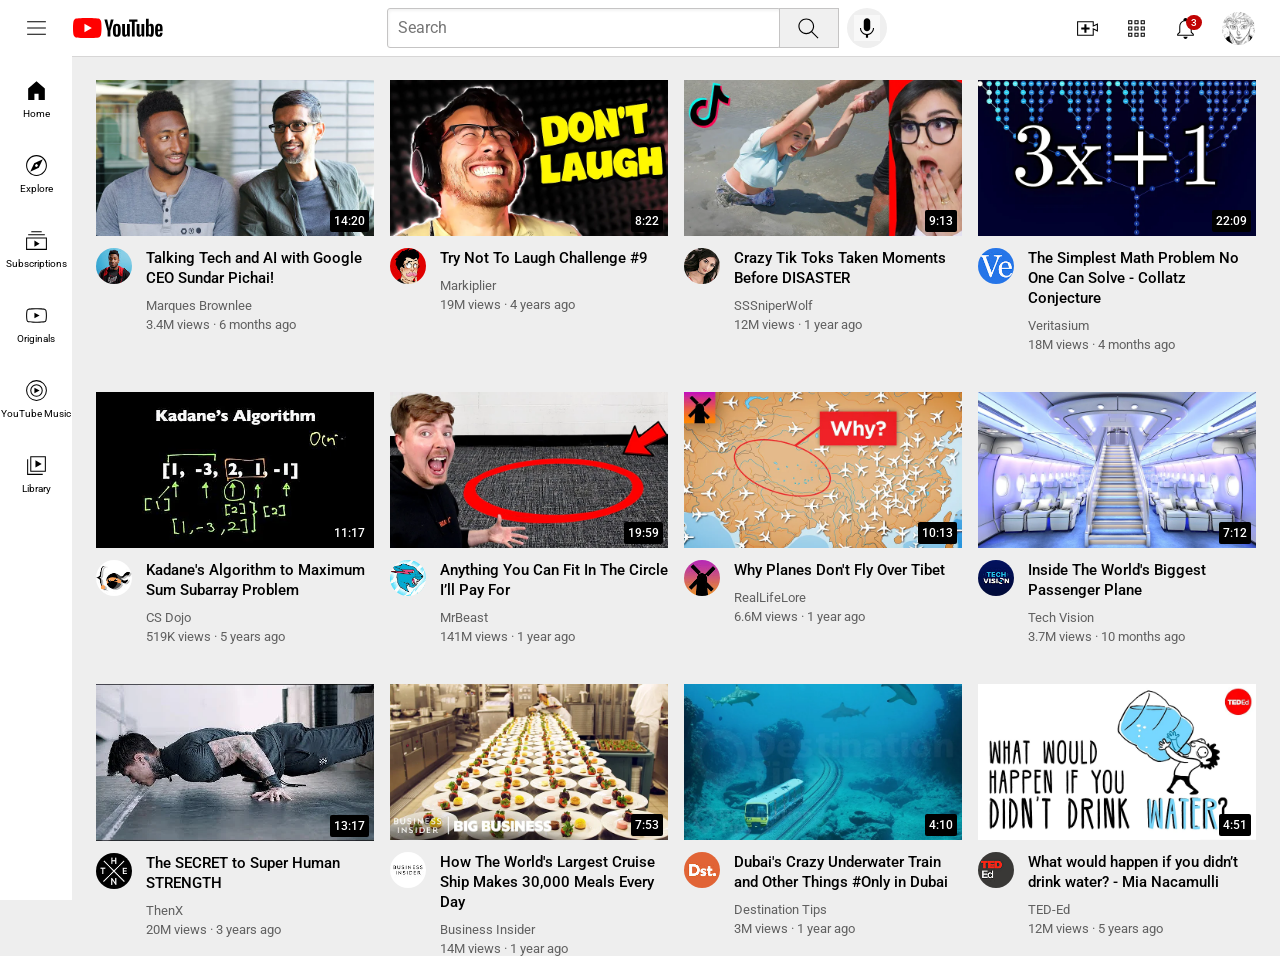
==== YOUTUBE.html @ 95f73cac "YTproject first commit in git" ====
<!DOCTYPE html>
<html>
    <head>
        <title>Youtube.com Clone</title>

        <link rel="preconnect" href="https://fonts.googleapis.com">
        <link rel="preconnect" href="https://fonts.gstatic.com" crossorigin>
        <link href="https://fonts.googleapis.com/css2?family=Roboto:ital,wght@0,100;
        0,300;0,400;0,500;0,700;0,900;1,100;1,300;1,400;1,500;1,700;
        1,900&display=swap" rel="stylesheet">

        <link rel="stylesheet" href="STYLE/general.css">
        <link rel="stylesheet" href="STYLE/header.css">
        <link rel="stylesheet" href="STYLE/video.css">
        <link rel="stylesheet" href="STYLE/Sidebar.css">
    </head>
    <body style="margin: 0px;">
        <header class="header">
            <div class="left-section">
                <img class="menu" src="HEADER/hamburger-menu.svg">
                <img class="logo" src="HEADER/youtube-logo.svg">
            </div>
            <div class="middle-section">
                <input class="sear" type="text" placeholder="Search">
                <button class="search-button" >
                    <img class="search-icon" src="HEADER/search.svg">
                    <div class="button-information">Search</div>
                </button>
                <button class="mic"> 
                    <img class="mic-icon" src="HEADER/voice-search-icon.svg">
                    <div class="button-information">Voice Search</div>
                </button>
            </div>
            <div class="right-section">
                    <div class="upload-img">
                        <img class="upload-icon" src="HEADER/upload.svg">
                        <div class="button-information">Create</div>
                    </div>

                    <div class="yt-apps">
                        <img class="app-icon" src="HEADER/youtube-apps.svg">
                        <div class="button-information">YouTube Apps</div>
                    </div>

                    <div class="no-notif">
                        <img class="notifi-icon" src="HEADER/notifications.svg">
                        <div class="number-if">
                            3
                        </div>
                        <div class="button-information">Notifications</div>
                    </div>

                    <div class="profile-pic">
                        <img class="profile-icon" src="HEADER/myprofile.jpg">
                        <div class="button-information">My Profile</div>
                    </div>
                    
            </div>
        </header>

        <nav class="sidebar">

            <div class="sidebar-items">
                <img src="HEADER/home.svg">
                <div>Home</div>              
            </div>
            
            <div class="sidebar-items">
                <img src="HEADER/explore.svg">
                <div>Explore</div>              
            </div>
            
            <div class="sidebar-items">
                <img src="HEADER/subscriptions.svg">                
                <div>Subscriptions</div>              
            </div>
            
            <div class="sidebar-items">
                <img src="HEADER/originals.svg">               
                <div>Originals</div>              
            </div>
            
            <div class="sidebar-items">
                <img src="HEADER/youtube-music.svg">  
                <div>YouTube Music</div>              
            </div>
            
            <div class="sidebar-items">
                <img src="HEADER/library.svg">
                <div>Library</div>              
            </div>
        </nav>

        <main>
            <section class="video-Grid">
                <div class="v-preview">
    
                    <div class="thumb">
                        <img src="IMAGES/thumbnail-1.webp" class="img">
                        <div class="video-time">
                            14:20
                        </div>
                    </div>
        
                    <div class="video-dgrid">
                        <div class="channel-img">
                            <img src="CHANNEL/channel-1.jpeg" class="channel">
                        </div>
    
                        <div class="channel-discription">
                            <p class="v-title">
                                Talking Tech and AI with Google CEO Sundar Pichai!
                            </p>
                
                            <p class="v-auth">
                                Marques Brownlee 
                            </p>
                
                            <p class="v-stats">
                                3.4M views &middot; 6 months ago
                                <!--the dot is an HTML entity just search any entity-->
                            </p>
                        </div>
                    </div> 
                </div>
        
                <div class="v-preview">
        
                    <div class="thumb">
                        <img src="IMAGES/thumbnail-2.webp" class="img">
                        <div class="video-time">
                            8:22
                        </div>
                    </div>
        
                    <div class="video-dgrid">
                        <div class="channel-img">
                            <img src="CHANNEL/channel-2.jpeg" class="channel">
                        </div>
        
                        <div class="channel-discription">
                            <p class="v-title">
                                Try Not To Laugh Challenge #9
                            </p>
                
                            <p class="v-auth">
                                Markiplier 
                            </p>
                
                            <p class="v-stats">
                                19M views &middot; 4 years ago
                                <!--the dot is an HTML entity just search any entity-->
                            </p>
                        </div>
                    </div> 
                </div>
        
                <div class="v-preview">
        
                    <div class="thumb">
                        <img src="IMAGES/thumbnail-3.webp" class="img">
                        <div class="video-time">
                            9:13
                        </div>
                    </div>
        
                    <div class="video-dgrid">
                        <div class="channel-img">
                            <img src="CHANNEL/channel-3.jpeg" class="channel">
                        </div>
        
                        <div class="channel-discription">
                            <p class="v-title">
                                Crazy Tik Toks Taken Moments Before DISASTER
                            </p>
                
                            <p class="v-auth">
                                SSSniperWolf 
                            </p>
                
                            <p class="v-stats">
                                12M views &middot; 1 year ago
                                <!--the dot is an HTML entity just search any entity-->
                            </p>
                        </div>
                    </div> 
                </div>
        
                <div class="v-preview">
        
                    <div class="thumb">
                        <img src="IMAGES/thumbnail-4.webp" class="img">
                        <div class="video-time">
                            22:09
                        </div>
                    </div>
        
                    <div class="video-dgrid">
                        <div class="channel-img">
                            <img src="CHANNEL/channel-4.jpeg" class="channel">
                        </div>
        
                        <div class="channel-discription">
                            <p class="v-title">
                                The Simplest Math Problem No One Can Solve - Collatz Conjecture
                            </p>
                
                            <p class="v-auth">
                                Veritasium 
                            </p>
                
                            <p class="v-stats">
                                18M views &middot; 4 months ago
                                <!--the dot is an HTML entity just search any entity-->
                            </p>
                        </div>
                    </div> 
                </div>
        
                <div class="v-preview">
        
                    <div class="thumb">
                        <img src="IMAGES/thumbnail-5.webp" class="img">
                        <div class="video-time">
                            11:17
                        </div>
                    </div>
        
                    <div class="video-dgrid">
                        <div class="channel-img">
                            <img src="CHANNEL/channel-5.jpeg" class="channel">
                        </div>
        
                        <div class="channel-discription">
                            <p class="v-title"> 
                                Kadane's Algorithm to Maximum Sum Subarray Problem
                            </p>
                
                            <p class="v-auth">
                                CS Dojo
                            </p>
                
                            <p class="v-stats">
                                519K views &middot; 5 years ago
                                <!--the dot is an HTML entity just search any entity-->
                            </p>
                        </div>
                    </div> 
                </div>
        
                <div class="v-preview">
        
                    <div class="thumb">
                        <img src="IMAGES/thumbnail-6.webp" class="img">
                        <div class="video-time">
                            19:59
                        </div>
                    </div>
        
                    <div class="video-dgrid">
                        <div class="channel-img">
                            <img src="CHANNEL/channel-6.jpeg" class="channel">
                        </div>
        
                        <div class="channel-discription">
                            <p class="v-title">
                                Anything You Can Fit In The Circle I’ll Pay For
                            </p>
                
                            <p class="v-auth">
                                MrBeast 
                            </p>
                
                            <p class="v-stats">
                                141M views &middot; 1 year ago
                                <!--the dot is an HTML entity just search any entity-->
                            </p>
                        </div>
                    </div> 
                </div>

                <div class="v-preview">
        
                    <div class="thumb">
                        <img src="IMAGES/thumbnail-7.webp" class="img">
                        <div class="video-time">
                            10:13
                        </div>
                    </div>
        
                    <div class="video-dgrid">
                        <div class="channel-img">
                            <img src="CHANNEL/channel-7.jpeg" class="channel">
                        </div>
        
                        <div class="channel-discription">
                            <p class="v-title">
                                Why Planes Don't Fly Over Tibet
                            </p>
                
                            <p class="v-auth">
                                RealLifeLore 
                            </p>
                
                            <p class="v-stats">
                                6.6M views &middot; 1 year ago
                                <!--the dot is an HTML entity just search any entity-->
                            </p>
                        </div>
                    </div> 
                </div>

                <div class="v-preview">
        
                    <div class="thumb">
                        <img src="IMAGES/thumbnail-8.webp" class="img">
                        <div class="video-time">
                            7:12
                        </div>
                    </div>
        
                    <div class="video-dgrid">
                        <div class="channel-img">
                            <img src="CHANNEL/channel-8.jpeg" class="channel">
                        </div>
        
                        <div class="channel-discription">
                            <p class="v-title">
                                Inside The World's Biggest Passenger Plane
                            </p>
                
                            <p class="v-auth">
                                Tech Vision 
                            </p>
                
                            <p class="v-stats">
                                3.7M views &middot; 10 months ago
                                <!--the dot is an HTML entity just search any entity-->
                            </p>
                        </div>
                    </div> 
                </div>

                <div class="v-preview">
        
                    <div class="thumb">
                        <img src="IMAGES/thumbnail-9.webp" class="img">
                        <div class="video-time">
                            13:17
                        </div>
                    </div>
        
                    <div class="video-dgrid">
                        <div class="channel-img">
                            <img src="CHANNEL/channel-9.jpeg" class="channel">
                        </div>
        
                        <div class="channel-discription">
                            <p class="v-title">
                                The SECRET to Super Human STRENGTH
                            </p>
                
                            <p class="v-auth">
                                ThenX
                            </p>
                
                            <p class="v-stats">
                                20M views &middot; 3 years ago
                                <!--the dot is an HTML entity just search any entity-->
                            </p>
                        </div>
                    </div> 
                </div>

                <div class="v-preview">
        
                    <div class="thumb">
                        <img src="IMAGES/thumbnail-10.webp" class="img">
                        <div class="video-time">
                            7:53
                        </div>
                    </div>
        
                    <div class="video-dgrid">
                        <div class="channel-img">
                            <img src="CHANNEL/channel-10.jpeg" class="channel">
                        </div>
        
                        <div class="channel-discription">
                            <p class="v-title">
                                How The World's Largest Cruise Ship Makes 30,000 Meals Every Day
                            </p>
                
                            <p class="v-auth">
                                Business Insider 
                            </p>
                
                            <p class="v-stats">
                                14M views &middot; 1 year ago
                                <!--the dot is an HTML entity just search any entity-->
                            </p>
                        </div>
                    </div> 
                </div>

                <div class="v-preview">
        
                    <div class="thumb">
                        <img src="IMAGES/thumbnail-11.webp" class="img">
                        <div class="video-time">
                            4:10
                        </div>
                    </div>
        
                    <div class="video-dgrid">
                        <div class="channel-img">
                            <img src="CHANNEL/channel-11.jpeg" class="channel">
                        </div>
        
                        <div class="channel-discription">
                            <p class="v-title">
                                Dubai's Crazy Underwater Train and Other Things #Only in Dubai
                            </p>
                
                            <p class="v-auth">
                                Destination Tips 
                            </p>
                
                            <p class="v-stats">
                                3M views &middot; 1 year ago
                                <!--the dot is an HTML entity just search any entity-->
                            </p>
                        </div>
                    </div> 
                </div>

                <div class="v-preview">
        
                    <div class="thumb">
                        <img src="IMAGES/thumbnail-12.webp" class="img">
                        <div class="video-time">
                            4:51
                        </div>
                    </div>
        
                    <div class="video-dgrid">
                        <div class="channel-img">
                            <img src="CHANNEL/channel-12.jpeg" class="channel">
                        </div>
        
                        <div class="channel-discription">
                            <p class="v-title">
                                What would happen if you didn’t drink water? - Mia Nacamulli
                            </p>
                
                            <p class="v-auth">
                                TED-Ed 
                            </p>
                
                            <p class="v-stats">
                                12M views &middot; 5 years ago
                                <!--the dot is an HTML entity just search any entity-->
                            </p>
                        </div>
                    </div> 
                </div>
            </section>
        </main>  
    </body>
</html>
<!--objct-fit: cover/countain; || object-position: top/bottom/left/right -->
---- STYLE/general.css ----
p
{
    font-family: Roboto,arial;
    margin-top: 0px;
    margin-bottom: 0px;
}

body
{
    padding-top: 80px;
    padding-left: 96px;
    padding-right: 24px;
    background-color: rgb(238, 238, 238);
}
---- STYLE/header.css ----
.header
{
    height:56px;
    display: flex;
    flex-direction: row;
    justify-content: space-between;
    background-color: rgb(255, 255, 255);
    position: fixed;
    top:0;
    left: 0;
    right: 0;
    border-bottom-width: 1px;
    border-bottom-style: solid;
    border-color: rgb(215, 214, 214);
    z-index: 10;

}
.menu
{
    height: 25px;
    margin-left: 24px;
    margin-right: 24px;
}
.logo
{
    height: 20px;
}

.left-section
{
    display: flex;
    align-items: center;
}
.middle-section
{
    flex: 1;
    margin-left: 70px;
    margin-right: 35px;
    max-width: 500px;
    display: flex;
    align-items: center;
}
.sear
{
    flex: 1;
    height: 36px;
    padding-left: 10px;
    font-size: 16px;
    border-width: 1px;
    border-style: solid;
    border-color: rgb(197, 196, 196);
    border-radius: 3px;
    box-shadow: inset 1px 2px 3px rgba(0,0,0,0.05);
    width: 0;
}
.sear::placeholder
{
    font-family: Roboto, Arial;
    font-size: 16px;
    border-width: 1px;
}
.search-button
{
    height: 40px;
    width: 60px;
    background-color: rgb(240, 240, 240);
    border-width: 1px;
    border-style: solid;
    border-color: rgb(197, 196, 196);
    margin-left: -2px;
    position: relative;

}
.search-button,.mic,
.upload-img,
.yt-apps,
.no-notif,
.profile-pic
{
    display: flex;
    justify-content: center;
    align-items: center;
    cursor: pointer;
}

.search-button .button-information ,
.mic .button-information,
.upload-img .button-information,
.yt-apps .button-information,
.no-notif .button-information,
.profile-pic .button-information
{
    font-family: Roboto, Arial;
    position: absolute;
    background-color: grey;
    color: white;
    padding-top: 9px;
    padding-bottom: 9px;
    padding-left: 6px;
    padding-right: 6px;
    border-radius: 2px;
    font-size: 12px;
    bottom: -40px;
    opacity: 0;
    transition: opacity 0.15s;
    pointer-events: none;
    white-space: nowrap;
}

.search-button:hover .button-information ,
.mic:hover .button-information,
.upload-img:hover .button-information,
.yt-apps:hover  .button-information,
.no-notif:hover  .button-information,
.profile-pic:hover  .button-information
{
    opacity: 1;
}

.mic
{
    height: 40px;
    width: 40px;
    border-radius: 20px;
    border: none;
    margin-left: 8px;
    position: relative;
}
.search-icon
{
    height: 27px;
}
.mic-icon
{
    height: 26px;
    background-color: rgb(248, 248, 248);
}
.right-section
{
    width: 180px;
    margin-right: 25px;
    display: flex;
    align-items: center;
    justify-content: space-between;
    flex-shrink: 0;
}
.upload-icon
{
    height: 25px;
}
.app-icon
{
    height: 25px;
}
.notifi-icon
{
    height: 25px;
}
.profile-icon
{
    height: 33px;
    border-radius: 22px;
}
.no-notif
{
    position: relative;
}
.number-if
{
    position: absolute;
    background-color: rgb(193, 3, 3);
    color: white;
    font-family: Roboto,arial;
    font-size: 10px;
    font-weight: 500;
    padding-top: 2px;
    padding-bottom: 2px;
    padding-right: 5px;
    padding-left: 5px;
    border-radius: 40px;
    top: -1px;
    right: -4px;
}
---- STYLE/video.css ----
.img
{
    width: 100%;
}
.v-title
{
    width: 100%;
    margin-top: 0px;
    font-weight: 500;
    font-size: 15px;
    line-height: 20px;
    margin-bottom: 10px;
}
.v-auth,
.v-stats
{
    font-size: 13px;
    color: rgb(96, 96, 96);
}
.v-auth
{
    margin-bottom: 4px;
}
.channel
{
    border-radius: 40px;
    width: 36px;
}
.thumb
{
    margin-bottom: 8px;
    position: relative;
}
.video-dgrid
{
    display: grid;
    grid-template-columns: 50px 1fr;
}
.channel-img
{
    vertical-align: top;
    
}
.video-Grid
{
    display: grid; 
    grid-template-columns: 1fr 1fr 1fr;
    column-gap: 16px;
    row-gap: 40px;
}

@media(max-width: 750px)
{
    .video-Grid
    {
        grid-template-columns: 1fr 1fr ;
    } 
}

@media(max-width: 751px) and (min-width: 999px)
{
    .video-Grid
    {
        grid-template-columns: 1fr 1fr 1fr;
    } 
}

@media(min-width: 1000px)
{
    .video-Grid
    {
        grid-template-columns: 1fr 1fr 1fr 1fr;
    } 
}


.video-time
{
    font-family: Roboto,arial;
    font-size: 12px;
    font-weight: 500;
    padding: 4px;
    border-radius: 2px;
    background-color: black;
    color: white;
    position: absolute;
    bottom: 8px;
    right: 5px;
}
---- STYLE/Sidebar.css ----
.sidebar
{
    position:fixed;
    background-color: rgb(255, 255, 255);
    left: 0;
    bottom: 0;
    top: 56px;
    width: 72px;
    z-index: 101;
    padding-top: 5px;
}
.sidebar-items
{
    height: 75px;
    display: flex;
    align-items: center;
    justify-content: center;
    flex-direction: column;
    cursor: pointer;
}
.sidebar-items:hover
{
    background-color: rgb(236, 236, 236);
}
.sidebar-items img
{
    height: 25px;
    margin-bottom: 5px;
}
.sidebar-items div
{
    font-family: Roboto, Arial;
    font-size: 10px;
}
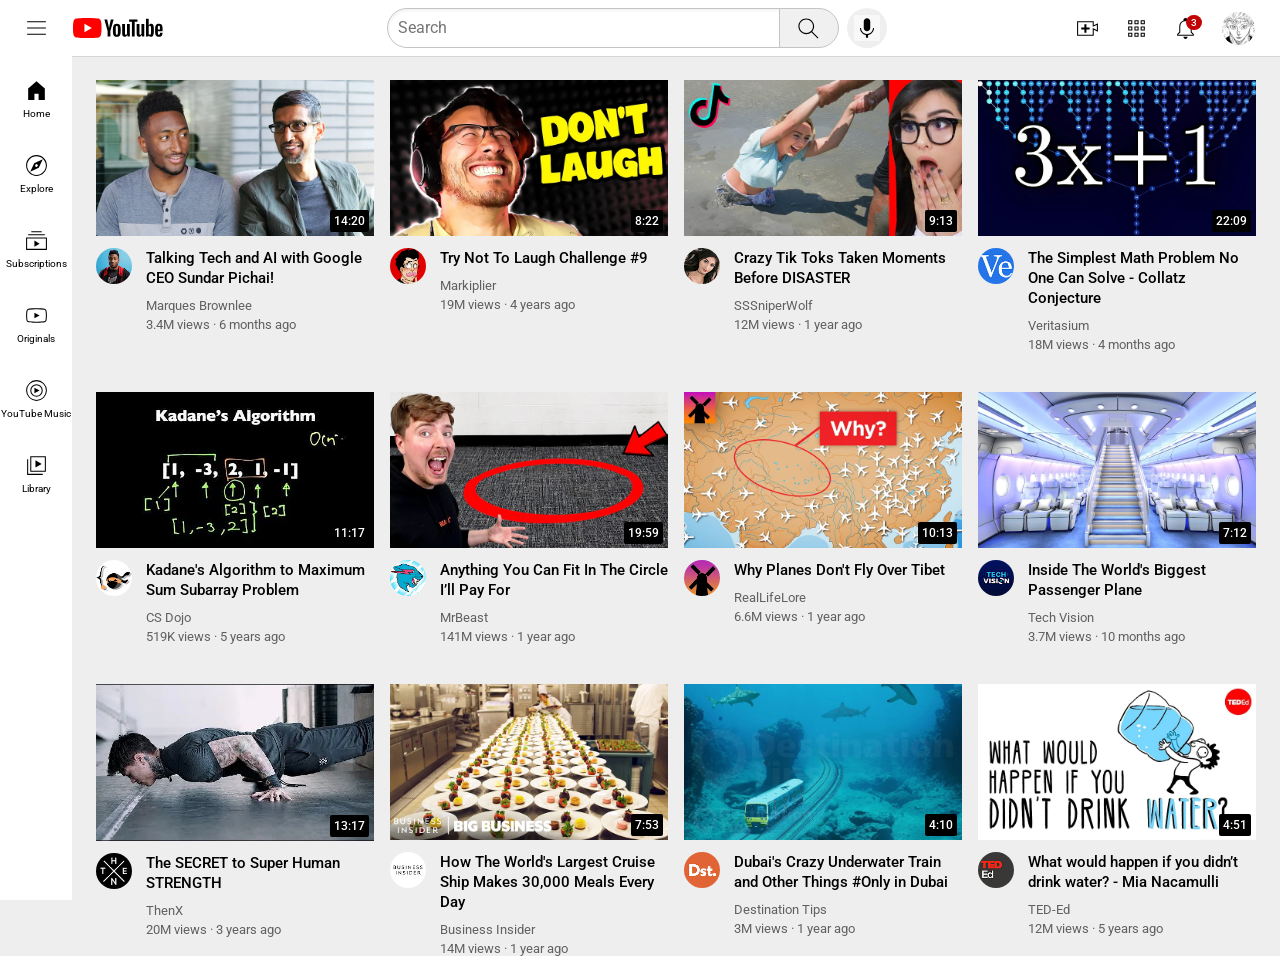
==== commit 2e23a504: "made the project interactive with JS" ====
--- a/YOUTUBE.html
+++ b/YOUTUBE.html
@@ -96,7 +96,7 @@
                 <div class="v-preview">
     
                     <div class="thumb">
-                        <img src="IMAGES/thumbnail-1.webp" class="img">
+                        <img id="thumbnail_1" src="IMAGES/thumbnail-1.webp" class="img" onclick="">
                         <div class="video-time">
                             14:20
                         </div>
@@ -127,7 +127,7 @@
                 <div class="v-preview">
         
                     <div class="thumb">
-                        <img src="IMAGES/thumbnail-2.webp" class="img">
+                        <img id="thumbnail_2" src="IMAGES/thumbnail-2.webp" class="img">
                         <div class="video-time">
                             8:22
                         </div>
@@ -158,7 +158,7 @@
                 <div class="v-preview">
         
                     <div class="thumb">
-                        <img src="IMAGES/thumbnail-3.webp" class="img">
+                        <img id="thumbnail_3" src="IMAGES/thumbnail-3.webp" class="img">
                         <div class="video-time">
                             9:13
                         </div>
@@ -189,7 +189,7 @@
                 <div class="v-preview">
         
                     <div class="thumb">
-                        <img src="IMAGES/thumbnail-4.webp" class="img">
+                        <img id="thumbnail_4" src="IMAGES/thumbnail-4.webp" class="img">
                         <div class="video-time">
                             22:09
                         </div>
@@ -220,7 +220,7 @@
                 <div class="v-preview">
         
                     <div class="thumb">
-                        <img src="IMAGES/thumbnail-5.webp" class="img">
+                        <img id="thumbnail_5" src="IMAGES/thumbnail-5.webp" class="img">
                         <div class="video-time">
                             11:17
                         </div>
@@ -251,7 +251,7 @@
                 <div class="v-preview">
         
                     <div class="thumb">
-                        <img src="IMAGES/thumbnail-6.webp" class="img">
+                        <img id="thumbnail_6" src="IMAGES/thumbnail-6.webp" class="img">
                         <div class="video-time">
                             19:59
                         </div>
@@ -282,7 +282,7 @@
                 <div class="v-preview">
         
                     <div class="thumb">
-                        <img src="IMAGES/thumbnail-7.webp" class="img">
+                        <img id="thumbnail_7" src="IMAGES/thumbnail-7.webp" class="img">
                         <div class="video-time">
                             10:13
                         </div>
@@ -313,7 +313,7 @@
                 <div class="v-preview">
         
                     <div class="thumb">
-                        <img src="IMAGES/thumbnail-8.webp" class="img">
+                        <img id="thumbnail_8" src="IMAGES/thumbnail-8.webp" class="img">
                         <div class="video-time">
                             7:12
                         </div>
@@ -344,7 +344,7 @@
                 <div class="v-preview">
         
                     <div class="thumb">
-                        <img src="IMAGES/thumbnail-9.webp" class="img">
+                        <img id="thumbnail_9" src="IMAGES/thumbnail-9.webp" class="img">
                         <div class="video-time">
                             13:17
                         </div>
@@ -375,7 +375,7 @@
                 <div class="v-preview">
         
                     <div class="thumb">
-                        <img src="IMAGES/thumbnail-10.webp" class="img">
+                        <img id="thumbnail_10" src="IMAGES/thumbnail-10.webp" class="img">
                         <div class="video-time">
                             7:53
                         </div>
@@ -406,7 +406,7 @@
                 <div class="v-preview">
         
                     <div class="thumb">
-                        <img src="IMAGES/thumbnail-11.webp" class="img">
+                        <img id="thumbnail_11" src="IMAGES/thumbnail-11.webp" class="img">
                         <div class="video-time">
                             4:10
                         </div>
@@ -437,7 +437,7 @@
                 <div class="v-preview">
         
                     <div class="thumb">
-                        <img src="IMAGES/thumbnail-12.webp" class="img">
+                        <img id="thumbnail_12" src="IMAGES/thumbnail-12.webp" class="img">
                         <div class="video-time">
                             4:51
                         </div>
@@ -465,34 +465,8 @@
                     </div> 
                 </div>
             </section>
-        </main>  
+        </main> 
+        <script src="SCRIPTS/YOUTUBE.js"></script> 
     </body>
 </html>
 <!--objct-fit: cover/countain; || object-position: top/bottom/left/right -->
-
-
-
-
-
-
-
-
-
-
-
-
-
-
-
-
-
-
-
-
-
-
-
-
-
-
-
--- a/STYLE/header.css
+++ b/STYLE/header.css
@@ -34,6 +34,7 @@
 .middle-section
 {
     flex: 1;
+    padding-left: 0px;
     margin-left: 70px;
     margin-right: 35px;
     max-width: 500px;
@@ -49,7 +50,8 @@
     border-width: 1px;
     border-style: solid;
     border-color: rgb(197, 196, 196);
-    border-radius: 3px;
+    border-top-left-radius: 30px;
+    border-bottom-left-radius: 30px;
     box-shadow: inset 1px 2px 3px rgba(0,0,0,0.05);
     width: 0;
 }
@@ -67,6 +69,8 @@
     border-width: 1px;
     border-style: solid;
     border-color: rgb(197, 196, 196);
+    border-top-right-radius: 20px;
+    border-bottom-right-radius: 20px;
     margin-left: -2px;
     position: relative;
 
